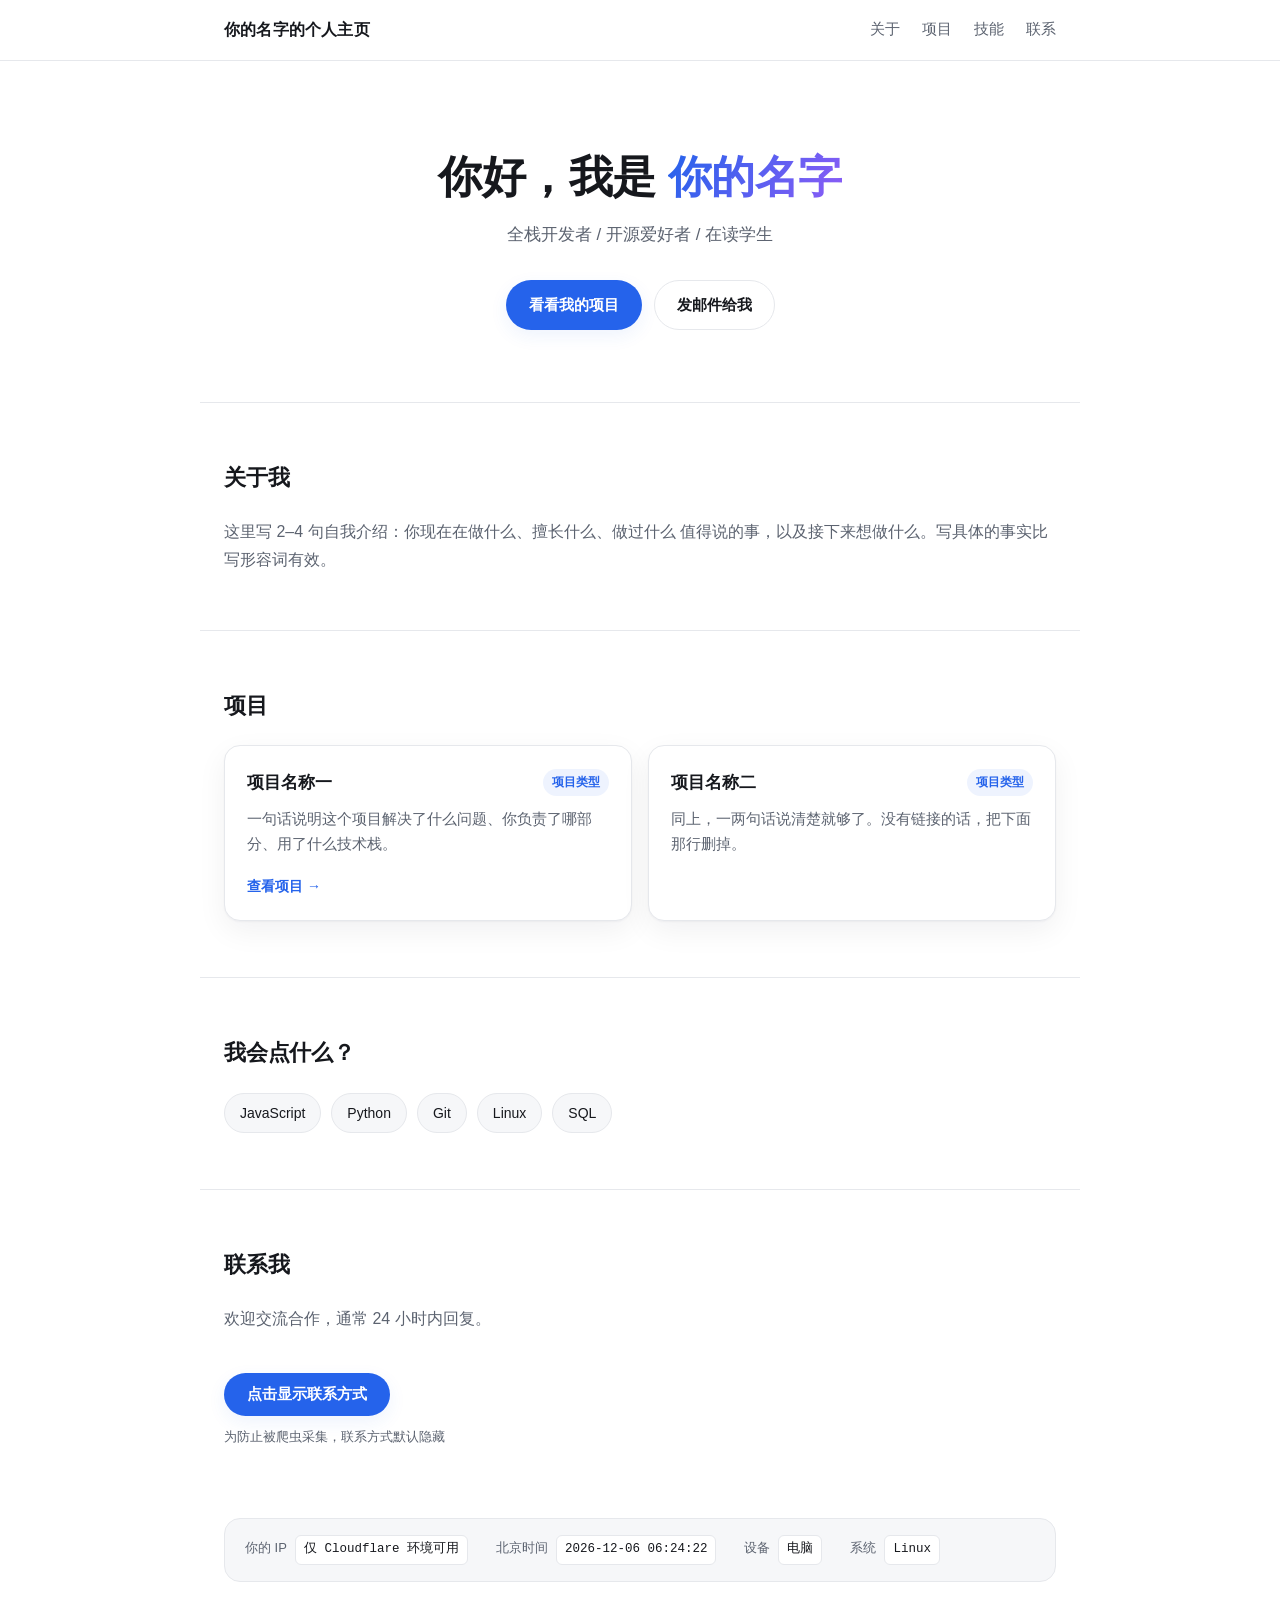
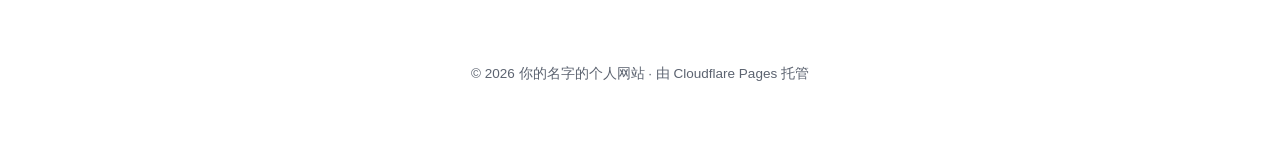
==== index.html @ 4acca7a2 "init: 个人静态主页模板 零依赖、零构建的个人主页模板： - 自动深色模式、响应式布局、无任何外部依赖 - 微信联系方式：电脑悬停弹二维码 / 手机点按钮复制 - 联系方式 base64 编码，明" ====
<!DOCTYPE html>
<html lang="zh-CN">
<head>
<meta charset="UTF-8">
<meta name="viewport" content="width=device-width, initial-scale=1">
<title>你的名字 · 个人主页</title>
<meta name="description" content="你的名字的个人主页：简介、项目与联系方式。">
<meta name="theme-color" content="#2563eb">
<link rel="icon" type="image/png" sizes="32x32" href="/favicon-32.png">
<link rel="icon" type="image/png" sizes="180x180" href="/favicon.png">
<link rel="apple-touch-icon" href="/favicon.png">
<link rel="stylesheet" href="style.css?v=2">
<meta property="og:title" content="你的名字 · 个人主页">
<meta property="og:description" content="你的名字的个人主页：简介、项目与联系方式。">
<meta property="og:type" content="website">
</head>
<body>

<header class="nav">
  <div class="wrap nav-inner">
    <a class="brand" href="#top">你的名字的个人主页</a>
    <nav class="nav-links">
      <a href="#about">关于</a>
      <a href="#projects">项目</a>
      <a href="#skills">技能</a>
      <a href="#contact">联系</a>
    </nav>
  </div>
</header>

<main id="top">

  <!-- ========== 首屏 ========== -->
  <section class="hero wrap">
    <h1 class="hero-title">你好，我是 <span class="grad">你的名字</span></h1>
    <p class="hero-sub">
    全栈开发者 / 开源爱好者 / 在读学生
    </p>
    <div class="hero-actions">
      <a class="btn primary" href="#projects">看看我的项目</a>
      <a class="btn ghost" href="#contact" id="hero-mail">发邮件给我</a>
    </div>
  </section>

  <!-- ========== 关于 ========== -->
  <section id="about" class="wrap section reveal">
    <h2>关于我</h2>
    <p>
      这里写 2–4 句自我介绍：你现在在做什么、擅长什么、做过什么
      值得说的事，以及接下来想做什么。写具体的事实比写形容词有效。
    </p>
  </section>

  <!-- ========== 项目 ========== -->
  <section id="projects" class="wrap section reveal">
    <h2>项目</h2>
    <div class="grid">

      <article class="card">
        <div class="card-top">
          <h3>项目名称一</h3>
          <span class="tag">项目类型</span>
        </div>
        <p>一句话说明这个项目解决了什么问题、你负责了哪部分、用了什么技术栈。</p>
        <div class="links">
          <a href="#" target="_blank" rel="noopener">查看项目 →</a>
        </div>
      </article>

      <article class="card">
        <div class="card-top">
          <h3>项目名称二</h3>
          <span class="tag">项目类型</span>
        </div>
        <p>同上，一两句话说清楚就够了。没有链接的话，把下面那行删掉。</p>
      </article>
    </div>
  </section>

  <!-- ========== 技能 ========== -->
  <section id="skills" class="wrap section reveal">
    <h2>我会点什么？</h2>
    <ul class="chips">
      <li>JavaScript</li>
      <li>Python</li>
      <li>Git</li>
      <li>Linux</li>
      <li>SQL</li>
    </ul>
  </section>

  <!-- ========== 联系 ========== -->
  <section id="contact" class="wrap section reveal">
    <h2>联系我</h2>
    <p>欢迎交流合作，通常 24 小时内回复。</p>

    <!-- 联系方式默认收起：静态 HTML 里不含任何明文，
         必须点击后由 JS 解码填入，用来挡住「正则扫一遍 HTML」式的爬虫。 -->
    <div class="contact-gate" id="contact-gate">
      <button class="btn primary" type="button" id="reveal-contact">点击显示联系方式</button>
      <span class="gate-tip">为防止被爬虫采集，联系方式默认隐藏</span>
    </div>

    <ul class="contact-list" id="contact-list" hidden>
      <li><span>Email</span><a id="c-email" href="#">&nbsp;</a></li>
      <li><span>GitHub</span><a id="c-github" href="#" target="_blank" rel="noopener">&nbsp;</a></li>
      <li>
        <span>微信</span>
        <div class="wx">
          <code id="wx-id"></code>
          <span class="wx-hint">鼠标悬停看二维码</span>
          <button class="copy-btn" type="button" id="c-copy">复制微信号</button>
          <div class="qr-pop">
            <img src="wechat-qr.png" alt="我的微信二维码" width="132" height="132">
            <em>微信扫码加我</em>
          </div>
        </div>
      </li>
    </ul>
  </section>

  <!-- ========== 访问信息（由 JS 填充，JS 不可用时不显示） ========== -->
  <section class="wrap visitor" id="visitor" aria-label="访问信息" hidden>
    <ul class="visitor-list">
      <li><span>你的 IP</span><code id="v-ip">获取中…</code></li>
      <li><span>北京时间</span><code id="v-time">—</code></li>
      <li><span>设备</span><code id="v-device">—</code></li>
      <li><span>系统</span><code id="v-os">—</code></li>
    </ul>
  </section>

</main>

<footer class="footer wrap">
  <p>© <span id="year">2025</span> 你的名字的个人网站 · 由 Cloudflare Pages 托管</p>
</footer>

<script>
  document.getElementById('year').textContent = new Date().getFullYear();

  // 滚动淡入
  const io = new IntersectionObserver((entries) => {
    entries.forEach(e => { if (e.isIntersecting) { e.target.classList.add('in'); io.unobserve(e.target); } });
  }, { threshold: 0.12 });
  document.querySelectorAll('.reveal').forEach(el => io.observe(el));

  // 点击复制微信号
  document.querySelectorAll('.copy-btn').forEach(btn => {
    btn.addEventListener('click', async () => {
      const text = btn.dataset.copy;
      try {
        await navigator.clipboard.writeText(text);
      } catch {
        // 本地双击打开(file://)时 clipboard 可能不可用，用老办法兜底
        const ta = document.createElement('textarea');
        ta.value = text; ta.style.position = 'fixed'; ta.style.opacity = '0';
        document.body.appendChild(ta); ta.select();
        document.execCommand('copy'); ta.remove();
      }
      btn.textContent = '已复制';
      btn.classList.add('done');
      setTimeout(() => { btn.textContent = '复制微信号'; btn.classList.remove('done'); }, 1600);
    });
  });

  // 还没放 wechat-qr.png 时，自动降级为「电脑端也显示复制按钮」
  const qr = document.querySelector('.qr-pop img');
  if (qr) {
    qr.addEventListener('error', () => document.documentElement.classList.add('no-qr'));
    if (qr.complete && qr.naturalWidth === 0) document.documentElement.classList.add('no-qr');
  }

  /* ================= 联系方式：点击后才解码显示 =================
     明文不写进 HTML，改用 base64 存在这里，用来躲开
     「正则扫一遍 HTML 就完事」的那类采集器。

     注意：base64 是「编码」不是「加密」。能执行 JS 的爬虫照样拿得到，
     它挡的是批量扫源码的采集器，不是有备而来的定向抓取。

     要改内容：浏览器控制台执行 btoa('你的新内容')，
     把输出的字符串替换到下面即可。 */
  const CONTACT_B64 = {
    email:  'eW91QGV4YW1wbGUuY29t',
    github: 'eW91cm5hbWU=',
    wechat: 'eW91cl93ZWNoYXRfaWQ='
  };
  const b64d = s => { try { return atob(s); } catch (e) { return ''; } };

  (function () {
    const gate = document.getElementById('contact-gate');
    const list = document.getElementById('contact-list');
    const btn  = document.getElementById('reveal-contact');
    if (!gate || !list || !btn) return;

    // 首屏那个「发邮件给我」按钮同样不能把邮箱写进 HTML，点击时才解码打开
    const heroMail = document.getElementById('hero-mail');
    if (heroMail) {
      heroMail.addEventListener('click', ev => {
        const email = b64d(CONTACT_B64.email);
        if (!email) return;                 // 解码失败就走默认的锚点跳转
        ev.preventDefault();
        location.href = 'mailto:' + email;
      });
    }

    btn.addEventListener('click', () => {
      const email  = b64d(CONTACT_B64.email);
      const github = b64d(CONTACT_B64.github);
      const wechat = b64d(CONTACT_B64.wechat);

      const aEmail = document.getElementById('c-email');
      aEmail.href = 'mailto:' + email;
      aEmail.textContent = email;

      const aGh = document.getElementById('c-github');
      aGh.href = 'https://github.com/' + github;
      aGh.textContent = 'github.com/' + github;

      document.getElementById('wx-id').textContent = wechat;
      document.getElementById('c-copy').dataset.copy = wechat;

      gate.hidden = true;
      list.hidden = false;
    });
  })();

  /* ========== 访问信息：IP / 北京时间 / 设备 / 系统 ========== */
  (function () {
    const $ = id => document.getElementById(id);
    const ua = navigator.userAgent;

    /* ---------- 1. 设备类型 ---------- */
    const touch = (navigator.maxTouchPoints || 0) > 1;
    // iPadOS 13+ 会把自己伪装成 Macintosh，靠触点数把它认出来
    const isIPad   = /iPad/.test(ua) || (/Macintosh/.test(ua) && touch);
    const isTablet = isIPad || /Tablet|PlayBook|Silk/i.test(ua) ||
                     (/Android/i.test(ua) && !/Mobile/i.test(ua));
    const isPhone  = !isTablet &&
                     /Android|iPhone|iPod|Windows Phone|IEMobile|BlackBerry|Opera Mini/i.test(ua);
    const device = isTablet ? '平板' : (isPhone ? '手机' : '电脑');

    /* ---------- 2. 操作系统 ----------
       注意：Chrome 的 UA 冻结策略会把系统版本固定成
       Windows NT 10.0 / Mac OS X 10_15_7，所以版本号只能当参考。 */
    const detectOS = () => {
      if (/Windows NT 10\.0/.test(ua)) return 'Windows 10 / 11';
      if (/Windows NT 6\.3/.test(ua))  return 'Windows 8.1';
      if (/Windows NT 6\.1/.test(ua))  return 'Windows 7';
      if (/Windows/.test(ua))          return 'Windows';
      if (isIPad || /iPhone|iPod/.test(ua)) {
        const m = ua.match(/OS (\d+)[_.](\d+)/);
        return (isIPad ? 'iPadOS' : 'iOS') + (m ? ` ${m[1]}.${m[2]}` : '');
      }
      if (/Android/.test(ua)) {
        const m = ua.match(/Android (\d+(?:\.\d+)?)/);
        return 'Android' + (m ? ' ' + m[1] : '');
      }
      if (/Mac OS X/.test(ua)) {
        const m = ua.match(/Mac OS X (\d+)[_.](\d+)/);
        return 'macOS' + (m ? ` ${m[1]}.${m[2]}` : '');
      }
      if (/CrOS/.test(ua))  return 'ChromeOS';
      if (/Linux/.test(ua)) return 'Linux';
      return '未知系统';
    };

    $('v-device').textContent = device;
    $('v-os').textContent = detectOS();
    $('visitor').hidden = false;   // JS 可用才显示这一栏

    /* ---------- 3. 北京时间（每秒刷新） ---------- */
    let offset = 0;                // 本机时钟 与 Cloudflare 可信时间的偏差(ms)
    const pad = n => (n < 10 ? '0' : '') + n;

    // 用 UTC 取值再加 8 小时，等价于北京时间，且不依赖系统的时区/语言设置
    const beijing = ms => {
      const d = new Date(ms + 8 * 3600 * 1000);
      return `${d.getUTCFullYear()}-${pad(d.getUTCMonth() + 1)}-${pad(d.getUTCDate())} ` +
             `${pad(d.getUTCHours())}:${pad(d.getUTCMinutes())}:${pad(d.getUTCSeconds())}`;
    };
    const tick = () => { $('v-time').textContent = beijing(Date.now() + offset); };
    tick();
    setInterval(tick, 1000);

    /* ---------- 4. 取 IP + 用 Cloudflare 边缘时间校正时钟 ---------- */
    // /cdn-cgi/trace 是 Cloudflare 自带的同源接口：
    // 不请求第三方、不把访客 IP 泄露给别人、国内也能访问。
    const controller = window.AbortController ? new AbortController() : null;
    const timer = setTimeout(() => { if (controller) controller.abort(); }, 6000);

    fetch('/cdn-cgi/trace', controller ? { signal: controller.signal } : undefined)
      .then(r => { if (!r.ok) throw new Error('HTTP ' + r.status); return r.text(); })
      .then(text => {
        clearTimeout(timer);
        const data = {};
        text.split('\n').forEach(line => {
          const i = line.indexOf('=');
          if (i > 0) data[line.slice(0, i)] = line.slice(i + 1).trim();
        });
        $('v-ip').textContent = data.ip || '获取失败';

        const serverMs = parseFloat(data.ts) * 1000;
        if (serverMs > 0) {
          offset = serverMs - Date.now();   // 校正偏差（含极少网络延迟）
          tick();
          $('v-time').title = '时间来自 Cloudflare 边缘节点，已校正本机时钟误差';
        }
      })
      .catch(() => {
        clearTimeout(timer);
        $('v-ip').textContent = '仅 Cloudflare 环境可用';
      });
  })();
</script>
</body>
</html>
---- style.css ----
/* ===== 主题变量（自动跟随系统深浅色） ===== */
:root {
  --bg: #ffffff;
  --bg-soft: #f6f7f9;
  --fg: #16181d;
  --muted: #5c6370;
  --line: #e6e8ec;
  --card: #ffffff;
  --accent: #2563eb;
  --accent-soft: rgba(37, 99, 235, .08);
  --radius: 16px;
  --shadow: 0 1px 2px rgba(16, 24, 40, .04), 0 10px 30px rgba(16, 24, 40, .06);
  --maxw: 880px;
}

@media (prefers-color-scheme: dark) {
  :root {
    --bg: #0e1116;
    --bg-soft: #141922;
    --fg: #e9ecf1;
    --muted: #98a2b3;
    --line: #232a36;
    --card: #151a23;
    --accent: #79aaff;
    --accent-soft: rgba(121, 170, 255, .12);
    --shadow: 0 1px 2px rgba(0, 0, 0, .35), 0 10px 30px rgba(0, 0, 0, .4);
  }
}

* { box-sizing: border-box; }

html { scroll-behavior: smooth; scroll-padding-top: 84px; }

body {
  margin: 0;
  background: var(--bg);
  color: var(--fg);
  font: 16px/1.75 -apple-system, BlinkMacSystemFont, "Segoe UI", "PingFang SC",
        "Hiragino Sans GB", "Microsoft YaHei", "Source Han Sans SC", sans-serif;
  -webkit-font-smoothing: antialiased;
}

.wrap { width: 100%; max-width: var(--maxw); margin: 0 auto; padding: 0 24px; }

a { color: var(--accent); text-decoration: none; }
a:hover { text-decoration: underline; }

/* ===== 顶部导航 ===== */
.nav {
  position: sticky; top: 0; z-index: 20;
  background: color-mix(in srgb, var(--bg) 82%, transparent);
  backdrop-filter: saturate(180%) blur(12px);
  border-bottom: 1px solid var(--line);
}
.nav-inner { display: flex; align-items: center; justify-content: space-between; height: 60px; }
.brand { font-weight: 700; color: var(--fg); letter-spacing: .2px; }
.nav-links { display: flex; gap: 22px; font-size: 14.5px; }
.nav-links a { color: var(--muted); }
.nav-links a:hover { color: var(--fg); text-decoration: none; }

/* ===== 首屏 ===== */
.hero { padding: 88px 24px 72px; text-align: center; }
.avatar {
  width: 76px; height: 76px; margin: 0 auto 22px;
  display: grid; place-items: center;
  border-radius: 50%;
  background: linear-gradient(135deg, var(--accent), #8b5cf6);
  color: #fff; font-size: 30px; font-weight: 700;
  box-shadow: 0 10px 30px var(--accent-soft);
}
.hero-title { font-size: clamp(28px, 5vw, 44px); line-height: 1.25; margin: 0 0 16px; letter-spacing: -.5px; }
.grad {
  background: linear-gradient(120deg, var(--accent), #8b5cf6);
  -webkit-background-clip: text; background-clip: text; color: transparent;
}
.hero-sub { max-width: 580px; margin: 0 auto 30px; color: var(--muted); font-size: 17px; }

.hero-actions { display: flex; gap: 12px; justify-content: center; flex-wrap: wrap; }
.btn {
  display: inline-block; padding: 11px 22px; border-radius: 999px;
  font-size: 15px; font-weight: 600; border: 1px solid transparent;
  transition: transform .15s ease, box-shadow .15s ease, background .15s ease;
}
.btn:hover { text-decoration: none; transform: translateY(-1px); }
.btn.primary { background: var(--accent); color: #fff; box-shadow: 0 6px 18px var(--accent-soft); }
.btn.ghost { border-color: var(--line); color: var(--fg); background: var(--bg); }
.btn.ghost:hover { background: var(--bg-soft); }

.hero-meta {
  list-style: none; display: flex; gap: 20px; justify-content: center;
  flex-wrap: wrap; padding: 0; margin: 38px 0 0; color: var(--muted); font-size: 14.5px;
}

/* ===== 区块 ===== */
.section { padding: 56px 24px; border-top: 1px solid var(--line); }
.section h2 { font-size: 22px; margin: 0 0 20px; letter-spacing: -.2px; }
.section p { color: var(--muted); margin: 0 0 16px; }
.section p:last-child { margin-bottom: 0; }

/* ===== 项目卡片 ===== */
.grid { display: grid; gap: 16px; grid-template-columns: repeat(auto-fit, minmax(250px, 1fr)); }
.card {
  background: var(--card); border: 1px solid var(--line);
  border-radius: var(--radius); padding: 22px; box-shadow: var(--shadow);
  transition: transform .18s ease, border-color .18s ease;
}
.card:hover { transform: translateY(-3px); border-color: color-mix(in srgb, var(--accent) 40%, var(--line)); }
.card-top { display: flex; align-items: center; justify-content: space-between; gap: 10px; margin-bottom: 10px; }
.card h3 { margin: 0; font-size: 16.5px; }
.card p { color: var(--muted); font-size: 14.5px; margin: 0 0 16px; }
.tag {
  flex: none; font-size: 12px; padding: 3px 9px; border-radius: 999px;
  background: var(--accent-soft); color: var(--accent); font-weight: 600;
}
.links { display: flex; gap: 16px; font-size: 14px; font-weight: 600; }

/* ===== 技能标签 ===== */
.chips { list-style: none; display: flex; flex-wrap: wrap; gap: 10px; padding: 0; margin: 0; }
.chips li {
  padding: 7px 15px; border-radius: 999px; font-size: 14px;
  background: var(--bg-soft); border: 1px solid var(--line); color: var(--fg);
}

/* ===== 联系方式展示开关 ===== */
.contact-gate {
  display: flex; flex-direction: column; align-items: flex-start; gap: 10px;
  padding: 24px 0 6px;
}
.contact-gate[hidden] { display: none; }
.gate-tip { color: var(--muted); font-size: 13px; }

/* ===== 联系方式 ===== */
.contact-list { list-style: none; padding: 0; margin: 0; border-top: 1px solid var(--line); }
.contact-list[hidden] { display: none; }
.contact-list li {
  display: flex; gap: 16px; align-items: baseline;
  padding: 14px 2px; border-bottom: 1px solid var(--line); font-size: 15px;
}
/* 用「直接子元素」选择器，这样嵌在里面的 span 不会被误伤 */
.contact-list li > span { flex: none; width: 78px; color: var(--muted); font-size: 14px; }

/* ===== 微信：手机点按钮复制，电脑悬停看二维码 ===== */
.contact-list .wx {
  position: relative;
  display: flex; align-items: center; gap: 10px; flex-wrap: wrap;
}
.contact-list .wx code {
  font-family: ui-monospace, SFMono-Regular, Consolas, monospace;
  font-size: 14.5px; padding: 3px 9px; border-radius: 7px;
  background: var(--bg-soft); border: 1px solid var(--line); color: var(--fg);
}
.wx-hint { display: none; font-size: 12.5px; color: var(--muted); }

.copy-btn {
  font: inherit; font-size: 12.5px; line-height: 1;
  padding: 6px 12px; cursor: pointer;
  border: 1px solid var(--line); border-radius: 999px;
  background: var(--bg-soft); color: var(--muted);
  transition: color .15s ease, border-color .15s ease;
}
.copy-btn:hover { color: var(--fg); border-color: var(--accent); }
.copy-btn.done  { color: var(--accent); border-color: var(--accent); }

/* 二维码浮层：默认完全隐藏（手机端不需要） */
.qr-pop { display: none; }

/* 只有「真的有鼠标」的设备才启用悬停看码 */
@media (hover: hover) and (pointer: fine) {
  .contact-list .wx code { cursor: help; border-bottom: 1px dashed var(--line); }
  .wx-hint { display: inline; }
  .contact-list .wx .copy-btn { display: none; }  /* 电脑端改看二维码 */

  .qr-pop {
    display: block;
    position: absolute;
    left: -14px; bottom: calc(100% + 14px);
    z-index: 30;
    padding: 12px;
    border-radius: 14px;
    background: var(--card);
    border: 1px solid var(--line);
    box-shadow: var(--shadow);
    opacity: 0; visibility: hidden;
    transform: translateY(6px);
    transition: opacity .18s ease, transform .18s ease, visibility .18s;
  }
  /* 桥接浮层和文字之间的空隙，鼠标移过去不会闪 */
  .qr-pop::before {
    content: ''; position: absolute;
    left: 0; right: 0; top: 100%; height: 14px;
  }
  /* 小三角 */
  .qr-pop::after {
    content: ''; position: absolute;
    left: 30px; bottom: -6px;
    width: 10px; height: 10px;
    background: var(--card);
    border-right: 1px solid var(--line);
    border-bottom: 1px solid var(--line);
    transform: rotate(45deg);
  }
  .qr-pop img { display: block; width: 132px; height: 132px; border-radius: 8px; background: #fff; }
  .qr-pop em {
    display: block; margin-top: 8px; text-align: center;
    font-style: normal; font-size: 12px; color: var(--muted);
  }
  .contact-list .wx:hover .qr-pop,
  .contact-list .wx:focus-within .qr-pop {
    opacity: 1; visibility: visible; transform: translateY(0);
  }
}

/* 还没放 wechat-qr.png 时自动降级：电脑端也显示复制按钮 */
html.no-qr .qr-pop  { display: none !important; }
html.no-qr .wx-hint { display: none !important; }
html.no-qr .contact-list .wx .copy-btn { display: inline-block !important; }

/* ===== 访问信息 ===== */
.visitor { padding: 8px 24px 40px; }
.visitor[hidden] { display: none; }
.visitor-list {
  list-style: none; margin: 0; padding: 16px 20px;
  display: flex; flex-wrap: wrap; gap: 12px 28px;
  background: var(--bg-soft);
  border: 1px solid var(--line);
  border-radius: var(--radius);
  font-size: 13px;
}
.visitor-list li { display: flex; align-items: baseline; gap: 8px; }
.visitor-list span { color: var(--muted); white-space: nowrap; }
.visitor-list code {
  font-family: ui-monospace, SFMono-Regular, Consolas, monospace;
  font-size: 12.5px; padding: 3px 8px;
  color: var(--fg); background: var(--card);
  border: 1px solid var(--line); border-radius: 6px;
  white-space: nowrap;
}

/* ===== 页脚 ===== */
.footer { padding: 40px 24px 56px; text-align: center; color: var(--muted); font-size: 13.5px; }
.footer p { margin: 0; }

/* ===== 滚动淡入 ===== */
.reveal { opacity: 0; transform: translateY(14px); transition: opacity .5s ease, transform .5s ease; }
.reveal.in { opacity: 1; transform: none; }
@media (prefers-reduced-motion: reduce) {
  .reveal { opacity: 1; transform: none; transition: none; }
  html { scroll-behavior: auto; }
}

/* ===== 移动端 ===== */
@media (max-width: 560px) {
  .nav-links { gap: 14px; font-size: 13.5px; }
  .hero { padding: 60px 20px 52px; }
  .section { padding: 44px 20px; }
  .visitor { padding: 4px 20px 32px; }
  .visitor-list { gap: 10px 20px; padding: 14px 16px; }
}
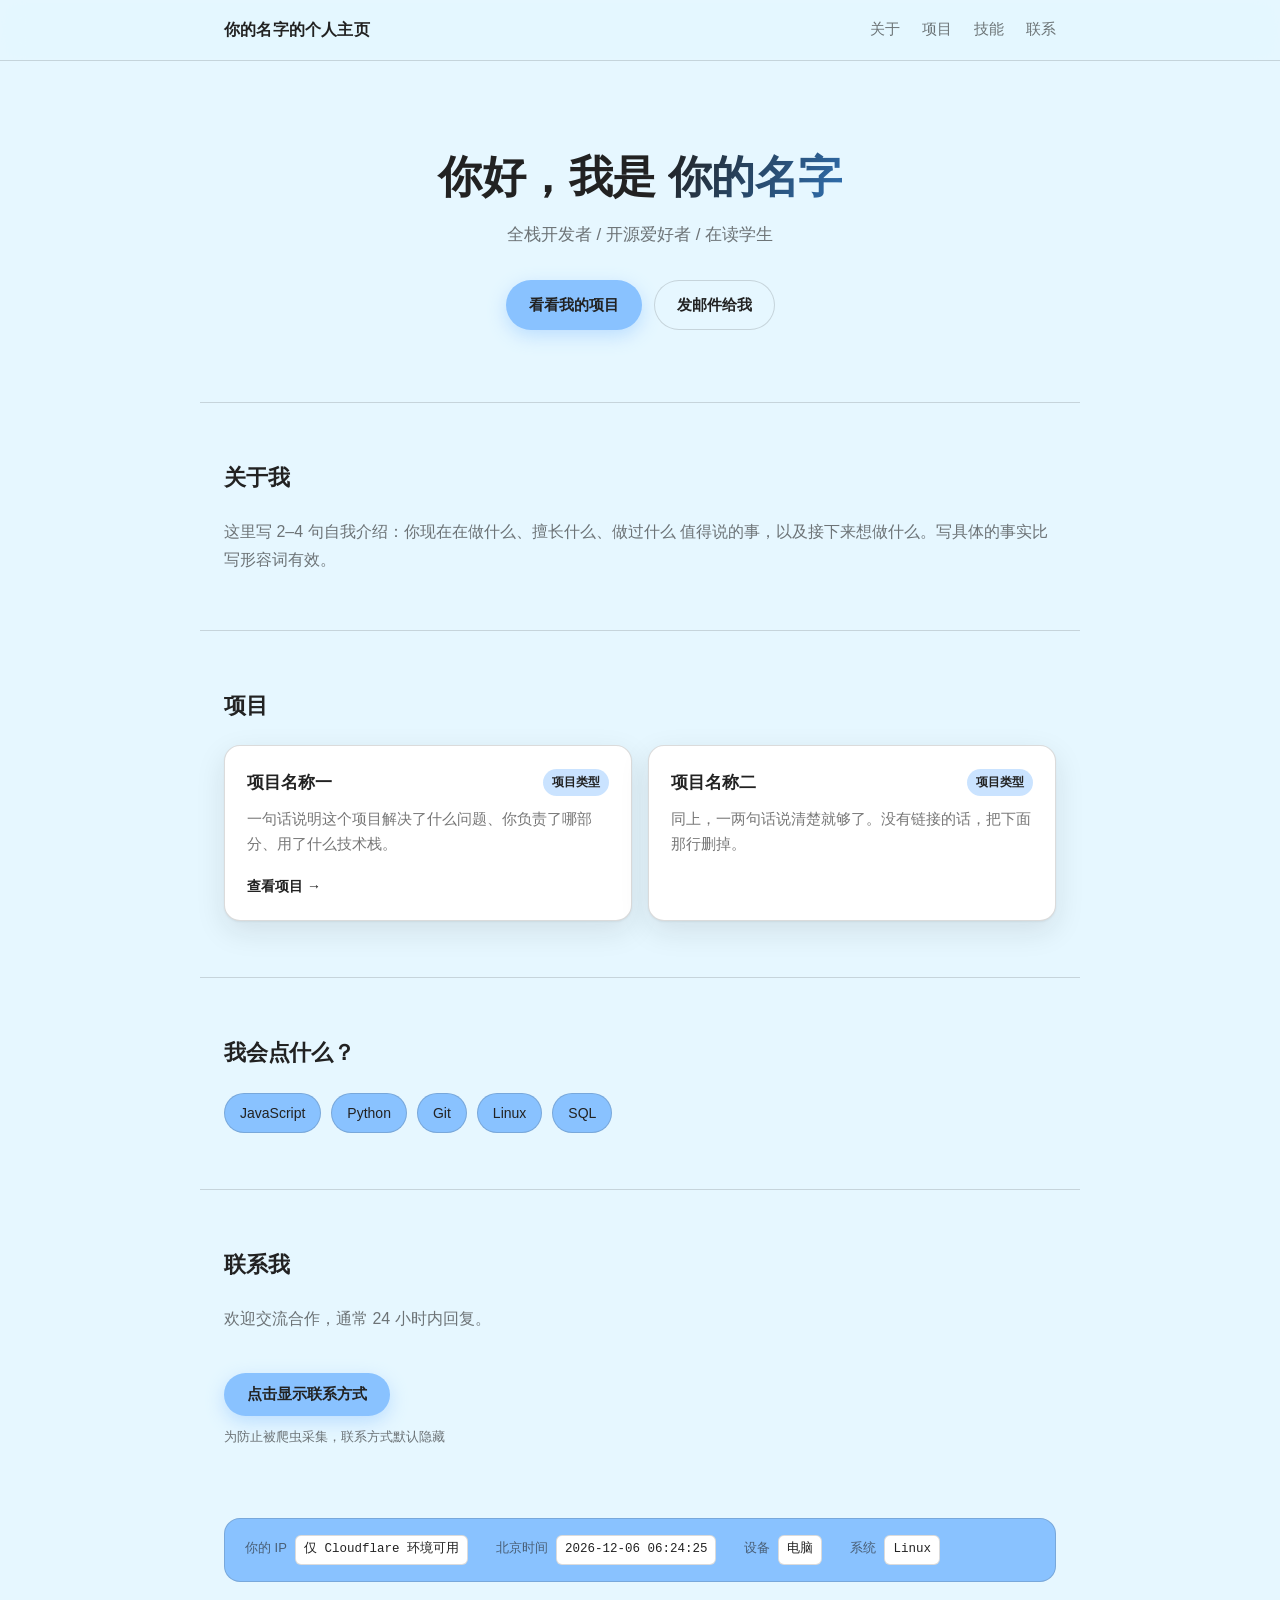
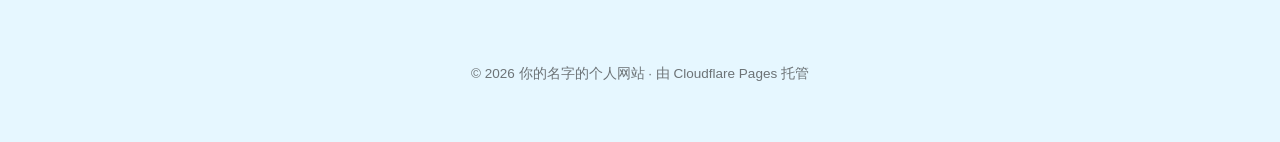
==== commit fef56562: "style: 配色改为 #BFFF00/#222222 撞色 + 浅色淡蓝方案 深色模式：#222222 底 + #BFFF00 字 浅色模式：#E6F7FF 底 + #222222 黑字，界面色块用" ====
--- a/index.html
+++ b/index.html
@@ -5,7 +5,8 @@
 <meta name="viewport" content="width=device-width, initial-scale=1">
 <title>你的名字 · 个人主页</title>
 <meta name="description" content="你的名字的个人主页：简介、项目与联系方式。">
-<meta name="theme-color" content="#2563eb">
+<meta name="theme-color" content="#E6F7FF" media="(prefers-color-scheme: light)">
+<meta name="theme-color" content="#222222" media="(prefers-color-scheme: dark)">
 <link rel="icon" type="image/png" sizes="32x32" href="/favicon-32.png">
 <link rel="icon" type="image/png" sizes="180x180" href="/favicon.png">
 <link rel="apple-touch-icon" href="/favicon.png">
--- a/style.css
+++ b/style.css
@@ -1,29 +1,39 @@
-/* ===== 主题变量（自动跟随系统深浅色） ===== */
+/* ===== 主题变量 =====
+   浅色：淡蓝底 + 黑字，界面色块用 #89C2FF
+   深色：#222222 底 + #BFFF00 字 */
 :root {
-  --bg: #ffffff;
-  --bg-soft: #f6f7f9;
-  --fg: #16181d;
-  --muted: #5c6370;
-  --line: #e6e8ec;
-  --card: #ffffff;
-  --accent: #2563eb;
-  --accent-soft: rgba(37, 99, 235, .08);
+  /* 浅色 */
+  --bg: #E6F7FF;          /* 页面底：很淡的蓝，不刺眼 */
+  --bg-soft: #89C2FF;     /* 界面色块：标签、技能、次级底 */
+  --fg: #222222;          /* 文字：黑 */
+  --muted: rgba(34, 34, 34, .62);
+  --line: rgba(34, 34, 34, .16);
+  --card: #ffffff;        /* 卡片：白，浮在淡蓝底上有层次 */
+  --accent: #89C2FF;      /* UI 主色块：按钮底、标签底 */
+  --accent-2: #5fa8e8;
+  --accent-soft: rgba(137, 194, 255, .45);
+  --on-accent: #222222;   /* 色块上的文字：黑 */
+  --grad-b: #2f6fb0;      /* 渐变收尾（浅色下要够深才看得清） */
   --radius: 16px;
-  --shadow: 0 1px 2px rgba(16, 24, 40, .04), 0 10px 30px rgba(16, 24, 40, .06);
+  --shadow: 0 1px 2px rgba(34, 34, 34, .06), 0 10px 30px rgba(34, 34, 34, .10);
   --maxw: 880px;
 }
 
 @media (prefers-color-scheme: dark) {
   :root {
-    --bg: #0e1116;
-    --bg-soft: #141922;
-    --fg: #e9ecf1;
-    --muted: #98a2b3;
-    --line: #232a36;
-    --card: #151a23;
-    --accent: #79aaff;
-    --accent-soft: rgba(121, 170, 255, .12);
-    --shadow: 0 1px 2px rgba(0, 0, 0, .35), 0 10px 30px rgba(0, 0, 0, .4);
+    /* 深色：#222222 底 / #BFFF00 字 */
+    --bg: #222222;
+    --bg-soft: #2c2c2c;
+    --fg: #BFFF00;
+    --muted: rgba(191, 255, 0, .66);
+    --line: rgba(191, 255, 0, .20);
+    --card: #2a2a2a;
+    --accent: #BFFF00;
+    --accent-2: #e6ff7a;
+    --accent-soft: rgba(191, 255, 0, .14);
+    --on-accent: #222222;
+    --grad-b: #e6ff7a;
+    --shadow: 0 1px 2px rgba(0, 0, 0, .4), 0 10px 30px rgba(0, 0, 0, .5);
   }
 }
 
@@ -42,7 +52,7 @@
 
 .wrap { width: 100%; max-width: var(--maxw); margin: 0 auto; padding: 0 24px; }
 
-a { color: var(--accent); text-decoration: none; }
+a { color: var(--fg); text-decoration: none; }
 a:hover { text-decoration: underline; }
 
 /* ===== 顶部导航 ===== */
@@ -64,13 +74,13 @@
   width: 76px; height: 76px; margin: 0 auto 22px;
   display: grid; place-items: center;
   border-radius: 50%;
-  background: linear-gradient(135deg, var(--accent), #8b5cf6);
-  color: #fff; font-size: 30px; font-weight: 700;
+  background: linear-gradient(135deg, var(--accent), var(--accent-2));
+  color: var(--on-accent); font-size: 30px; font-weight: 700;
   box-shadow: 0 10px 30px var(--accent-soft);
 }
 .hero-title { font-size: clamp(28px, 5vw, 44px); line-height: 1.25; margin: 0 0 16px; letter-spacing: -.5px; }
 .grad {
-  background: linear-gradient(120deg, var(--accent), #8b5cf6);
+  background: linear-gradient(120deg, var(--fg), var(--grad-b));
   -webkit-background-clip: text; background-clip: text; color: transparent;
 }
 .hero-sub { max-width: 580px; margin: 0 auto 30px; color: var(--muted); font-size: 17px; }
@@ -82,7 +92,7 @@
   transition: transform .15s ease, box-shadow .15s ease, background .15s ease;
 }
 .btn:hover { text-decoration: none; transform: translateY(-1px); }
-.btn.primary { background: var(--accent); color: #fff; box-shadow: 0 6px 18px var(--accent-soft); }
+.btn.primary { background: var(--accent); color: var(--on-accent); box-shadow: 0 6px 18px var(--accent-soft); }
 .btn.ghost { border-color: var(--line); color: var(--fg); background: var(--bg); }
 .btn.ghost:hover { background: var(--bg-soft); }
 
@@ -110,7 +120,7 @@
 .card p { color: var(--muted); font-size: 14.5px; margin: 0 0 16px; }
 .tag {
   flex: none; font-size: 12px; padding: 3px 9px; border-radius: 999px;
-  background: var(--accent-soft); color: var(--accent); font-weight: 600;
+  background: var(--accent-soft); color: var(--fg); font-weight: 600;
 }
 .links { display: flex; gap: 16px; font-size: 14px; font-weight: 600; }
 
@@ -159,7 +169,7 @@
   transition: color .15s ease, border-color .15s ease;
 }
 .copy-btn:hover { color: var(--fg); border-color: var(--accent); }
-.copy-btn.done  { color: var(--accent); border-color: var(--accent); }
+.copy-btn.done  { color: var(--fg); border-color: var(--accent); }
 
 /* 二维码浮层：默认完全隐藏（手机端不需要） */
 .qr-pop { display: none; }
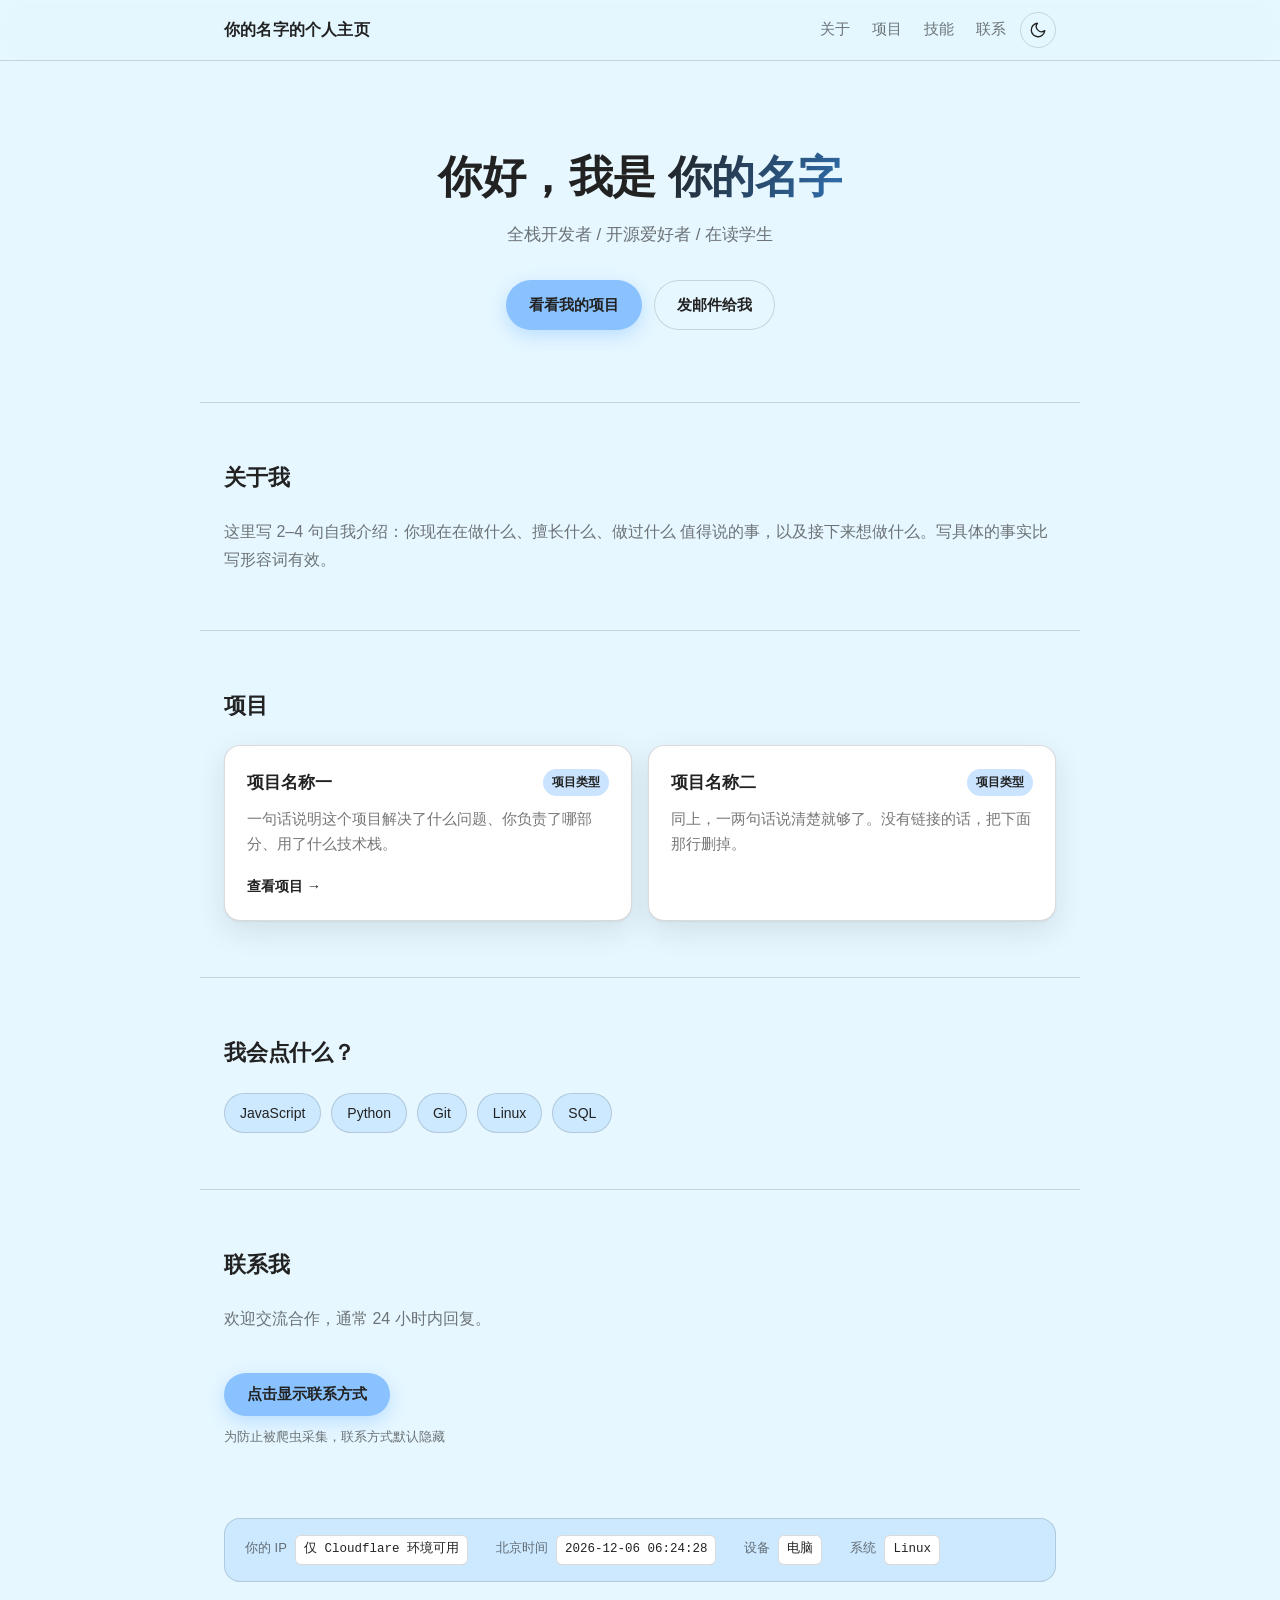
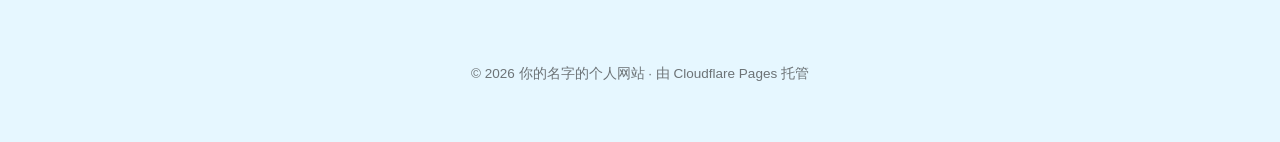
==== commit c38064d3: "feat: 新增深浅色手动切换（带圆形揭示动画）；浅色蓝色块统一为浅蓝 配色调整： - 浅色 --bg-soft 由实心 #89C2FF 改为 #CDE9FF   （微信那行、底部信息栏、技能标签等原" ====
--- a/index.html
+++ b/index.html
@@ -7,6 +7,19 @@
 <meta name="description" content="你的名字的个人主页：简介、项目与联系方式。">
 <meta name="theme-color" content="#E6F7FF" media="(prefers-color-scheme: light)">
 <meta name="theme-color" content="#222222" media="(prefers-color-scheme: dark)">
+<script>
+  /* 尽早定下主题，避免刷新时闪一下。localStorage 里没有就跟随系统。 */
+  (function () {
+    try {
+      var t = localStorage.getItem('theme');
+      if (t !== 'light' && t !== 'dark') {
+        t = (window.matchMedia && window.matchMedia('(prefers-color-scheme: dark)').matches)
+            ? 'dark' : 'light';
+      }
+      document.documentElement.setAttribute('data-theme', t);
+    } catch (e) {}
+  })();
+</script>
 <link rel="icon" type="image/png" sizes="32x32" href="/favicon-32.png">
 <link rel="icon" type="image/png" sizes="180x180" href="/favicon.png">
 <link rel="apple-touch-icon" href="/favicon.png">
@@ -26,6 +39,20 @@
       <a href="#skills">技能</a>
       <a href="#contact">联系</a>
     </nav>
+    <button class="theme-toggle" id="theme-toggle" type="button"
+            aria-label="切换深浅色模式" title="切换深浅色模式">
+      <svg class="tt-moon" viewBox="0 0 24 24" fill="none" stroke="currentColor"
+           stroke-width="1.8" stroke-linecap="round" stroke-linejoin="round" aria-hidden="true">
+        <path d="M21 12.8A9 9 0 1 1 11.2 3a7 7 0 0 0 9.8 9.8z"></path>
+      </svg>
+      <svg class="tt-sun" viewBox="0 0 24 24" fill="none" stroke="currentColor"
+           stroke-width="1.8" stroke-linecap="round" stroke-linejoin="round" aria-hidden="true">
+        <circle cx="12" cy="12" r="4.2"></circle>
+        <path d="M12 2.6v2.1M12 19.3v2.1M2.6 12h2.1M19.3 12h2.1
+                 M5.3 5.3l1.5 1.5M17.2 17.2l1.5 1.5M18.7 5.3l-1.5 1.5M6.8 17.2l-1.5 1.5"></path>
+      </svg>
+    </button>
+
   </div>
 </header>
 
@@ -312,6 +339,35 @@
         $('v-ip').textContent = '仅 Cloudflare 环境可用';
       });
   })();
+
+  /* ================= 深浅色切换 ================= */
+  (function () {
+    var root = document.documentElement;
+    var btn = document.getElementById('theme-toggle');
+    if (!btn) return;
+
+    btn.addEventListener('click', function (ev) {
+      var next = root.getAttribute('data-theme') === 'dark' ? 'light' : 'dark';
+      var apply = function () {
+        root.setAttribute('data-theme', next);
+        try { localStorage.setItem('theme', next); } catch (e) {}
+      };
+      var reduce = window.matchMedia &&
+                   window.matchMedia('(prefers-reduced-motion: reduce)').matches;
+
+      // 优先用「从按钮位置扩散」的圆形揭示动画
+      if (document.startViewTransition && !reduce) {
+        root.style.setProperty('--vt-x', ev.clientX + 'px');
+        root.style.setProperty('--vt-y', ev.clientY + 'px');
+        document.startViewTransition(apply);
+      } else {
+        // 降级：给全站加一段临时过渡
+        root.classList.add('theme-switching');
+        apply();
+        setTimeout(function () { root.classList.remove('theme-switching'); }, 520);
+      }
+    });
+  })();
 </script>
 </body>
 </html>
--- a/style.css
+++ b/style.css
@@ -4,7 +4,7 @@
 :root {
   /* 浅色 */
   --bg: #E6F7FF;          /* 页面底：很淡的蓝，不刺眼 */
-  --bg-soft: #89C2FF;     /* 界面色块：标签、技能、次级底 */
+  --bg-soft: #CDE9FF;     /* 界面色块：统一浅蓝，和图一的标签一致 */
   --fg: #222222;          /* 文字：黑 */
   --muted: rgba(34, 34, 34, .62);
   --line: rgba(34, 34, 34, .16);
@@ -19,9 +19,9 @@
   --maxw: 880px;
 }
 
+/* 深色变量：系统偏好（用户没手动选过时生效）+ 手动选择，两处共用同一套值 */
 @media (prefers-color-scheme: dark) {
-  :root {
-    /* 深色：#222222 底 / #BFFF00 字 */
+  :root:not([data-theme]) {
     --bg: #222222;
     --bg-soft: #2c2c2c;
     --fg: #BFFF00;
@@ -35,6 +35,21 @@
     --grad-b: #e6ff7a;
     --shadow: 0 1px 2px rgba(0, 0, 0, .4), 0 10px 30px rgba(0, 0, 0, .5);
   }
+}
+
+:root[data-theme="dark"] {
+    --bg: #222222;
+    --bg-soft: #2c2c2c;
+    --fg: #BFFF00;
+    --muted: rgba(191, 255, 0, .66);
+    --line: rgba(191, 255, 0, .20);
+    --card: #2a2a2a;
+    --accent: #BFFF00;
+    --accent-2: #e6ff7a;
+    --accent-soft: rgba(191, 255, 0, .14);
+    --on-accent: #222222;
+    --grad-b: #e6ff7a;
+    --shadow: 0 1px 2px rgba(0, 0, 0, .4), 0 10px 30px rgba(0, 0, 0, .5);
 }
 
 * { box-sizing: border-box; }
@@ -260,9 +275,62 @@
 
 /* ===== 移动端 ===== */
 @media (max-width: 560px) {
-  .nav-links { gap: 14px; font-size: 13.5px; }
+  /* 导航栏多了切换按钮，窄屏要收紧，否则会溢出 */
+  .brand { font-size: 14px; }
+  .nav-links { gap: 11px; font-size: 12.5px; }
+  .theme-toggle { width: 30px; height: 30px; margin-left: 9px; }
+  .theme-toggle svg { width: 15px; height: 15px; }
   .hero { padding: 60px 20px 52px; }
   .section { padding: 44px 20px; }
   .visitor { padding: 4px 20px 32px; }
   .visitor-list { gap: 10px 20px; padding: 14px 16px; }
 }
+
+
+/* ===== 深浅色切换按钮 ===== */
+.nav-links { margin-left: auto; }
+
+.theme-toggle {
+  position: relative; flex: none;
+  width: 36px; height: 36px; margin-left: 14px;
+  display: grid; place-items: center;
+  padding: 0; cursor: pointer;
+  border: 1px solid var(--line); border-radius: 999px;
+  background: transparent; color: var(--fg);
+  transition: border-color .2s ease, background-color .2s ease;
+}
+.theme-toggle:hover { border-color: var(--accent); background: var(--bg-soft); }
+
+.theme-toggle svg {
+  position: absolute; width: 18px; height: 18px;
+  transition: opacity .35s ease, transform .5s cubic-bezier(.4, 0, .2, 1);
+}
+.tt-moon { opacity: 1; transform: rotate(0deg) scale(1); }
+.tt-sun  { opacity: 0; transform: rotate(-90deg) scale(.4); }
+html[data-theme="dark"] .tt-moon { opacity: 0; transform: rotate(90deg) scale(.4); }
+html[data-theme="dark"] .tt-sun  { opacity: 1; transform: rotate(0deg) scale(1); }
+
+/* 切换瞬间才加这个类，给全站加过渡；平时不加，免得干扰 hover 效果 */
+html.theme-switching,
+html.theme-switching *,
+html.theme-switching *::before,
+html.theme-switching *::after {
+  transition: background-color .45s ease, color .45s ease,
+              border-color .45s ease, fill .45s ease, box-shadow .45s ease !important;
+}
+
+/* 圆形揭示动画（View Transitions，Chrome / Edge 支持） */
+::view-transition-old(root),
+::view-transition-new(root) { animation: none; mix-blend-mode: normal; }
+::view-transition-old(root) { z-index: 1; }
+::view-transition-new(root) { z-index: 2; animation: vt-circle .55s ease-out; }
+@keyframes vt-circle {
+  from { clip-path: circle(0% at var(--vt-x, 92%) var(--vt-y, 4%)); }
+  to   { clip-path: circle(150% at var(--vt-x, 92%) var(--vt-y, 4%)); }
+}
+
+@media (prefers-reduced-motion: reduce) {
+  ::view-transition-new(root) { animation: none; }
+  html.theme-switching * { transition: none !important; }
+  .theme-toggle svg { transition: none; }
+}
